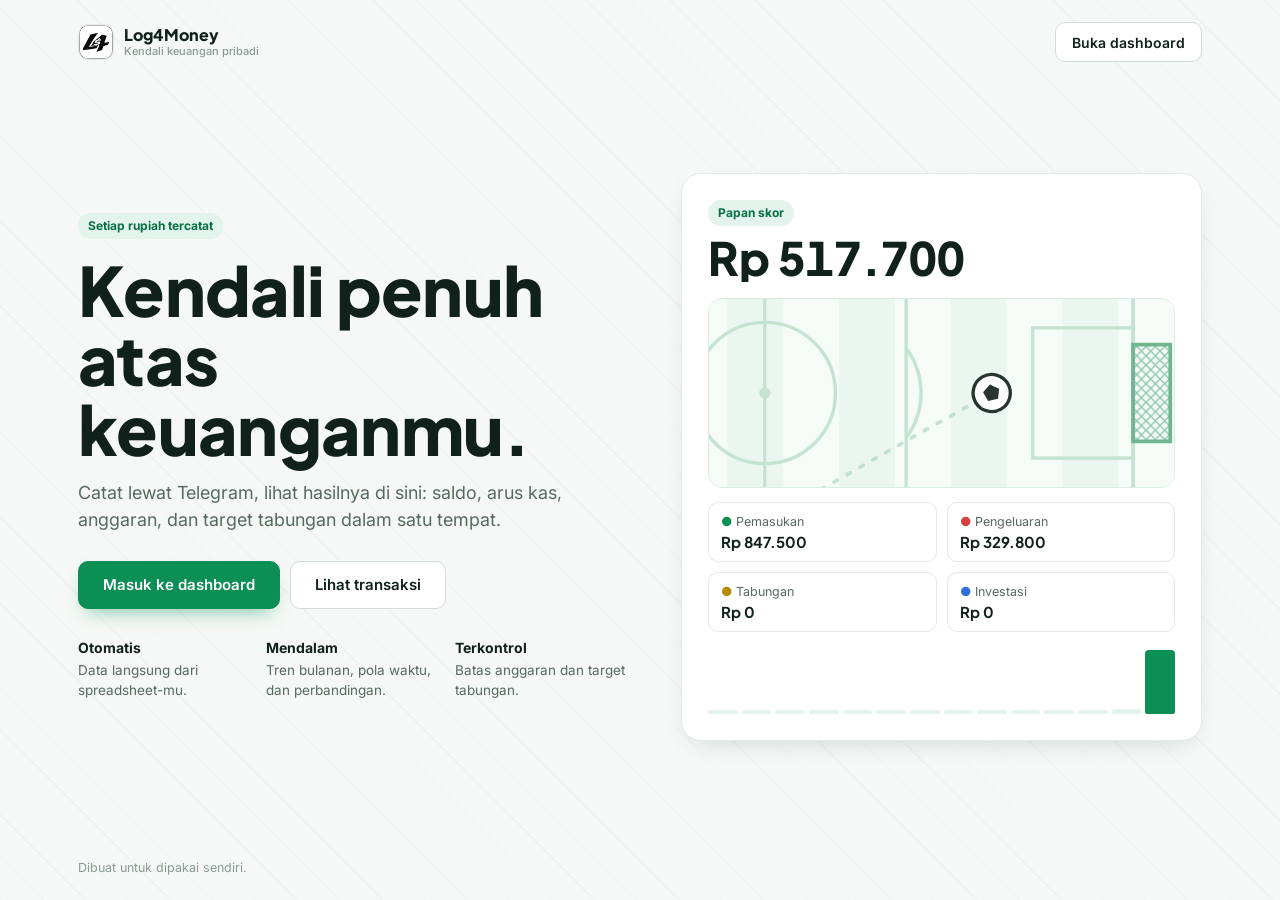
==== index.html @ fa7d24bc "Adding Version 1.0 Log4Money" ====
<!doctype html>
<html lang="id"><head><meta charset="utf-8"><meta name="viewport" content="width=device-width,initial-scale=1,viewport-fit=cover"><meta name="theme-color" content="#f5f8f6">
<title>Log4Money · Kendali keuangan pribadi</title><link rel="icon" href="assets/logo.png"><link rel="stylesheet" href="css/style.css"></head>
<body><div class="wl">
<header><a class="brand" href="index.html"><img src="assets/logo.png" alt="Log4Money"><div class="brand__text">Log4Money<span>Kendali keuangan pribadi</span></div></a><a class="btn" href="dashboard.html">Buka dashboard</a></header>
<main><div><span class="chip">Setiap rupiah tercatat</span><h1><span>Kendali</span> <span>penuh</span> <span>atas</span> <span>keuanganmu.</span></h1><p class="lead">Catat lewat Telegram, lihat hasilnya di sini: saldo, arus kas, anggaran, dan target tabungan dalam satu tempat.</p>
<div class="cta"><a class="btn primary" href="dashboard.html">Masuk ke dashboard</a><a class="btn" href="transactions.html">Lihat transaksi</a></div>
<div class="feats"><div><b>Otomatis</b>Data langsung dari spreadsheet-mu.</div><div><b>Mendalam</b>Tren bulanan, pola waktu, dan perbandingan.</div><div><b>Terkontrol</b>Batas anggaran dan target tabungan.</div></div></div>
<div class="pv">
<span class="chip">Papan skor</span><div class="big shine" id="pb">Rp 0</div><div class="rows" id="pr"></div><div class="spark" id="sp" aria-hidden="true"></div></div></main>
<footer>Dibuat untuk dipakai sendiri.</footer></div>
<script src="js/sample.js"></script><script src="js/core.js"></script>
<script>$('#pr').insertAdjacentHTML('beforebegin',pitchSVG());wirePitch();Data.load().then(d=>{const T=totals(d.rows),mk=(l,v,c)=>`<div><span style="color:${c}">●</span> ${l}<b>${rp(v)}</b></div>`;countTo($('#pb'),T.saldo);
$('#pr').innerHTML=mk('Pemasukan',T.i,JC.Pemasukan)+mk('Pengeluaran',T.o,JC.Pengeluaran)+mk('Tabungan',T.t,JC.Tabungan)+mk('Investasi',T.v,JC.Investasi);
const end=sod(new Date(Math.max(...d.rows.map(r=>r.d)))),v=[];for(let i=13;i>=0;i--){const k=dkey(new Date(end.getFullYear(),end.getMonth(),end.getDate()-i));v.push(sum(by(d.rows.filter(r=>dkey(r.d)===k),'Pengeluaran')))}
const m=Math.max(...v,1);$('#sp').innerHTML=v.map((x,k)=>`<i style="height:${Math.max(6,x/m*100)}%;--k:${k}"></i>`).join('')})</script></body></html>
---- css/style.css ----
@import url('https://fonts.googleapis.com/css2?family=Plus+Jakarta+Sans:wght@600;700;800&family=Inter:wght@400;500;600;700&display=swap');
:root{--bg:#f5f8f6;--surface:#fff;--soft:#f0f4f2;--border:#e4eae6;--border2:#d3dcd6;--ink:#10201a;--ink2:#566a60;--ink3:#8a9b92;--green:#0b8f55;--green-d:#087043;--green-s:#e2f4eb;--red:#d6403f;--red-s:#fdeceb;--gold:#b88a00;--gold-s:#fbf3d9;--blue:#2f6fdb;--blue-s:#e8effc;--indigo:#5b5bd6;--indigo-s:#ececfb;--gray-s:#eef1ef;--r1:10px;--r2:14px;--r3:20px;--sh2:0 10px 28px -14px rgba(16,32,26,.22);--sw:244px;--ease:cubic-bezier(.22,.8,.28,1);--fd:'Plus Jakarta Sans',Inter,sans-serif;--fb:Inter,system-ui,sans-serif}
*,*::before,*::after{box-sizing:border-box}
body{margin:0;background:var(--bg) repeating-linear-gradient(45deg,rgba(11,143,85,.04) 0 1px,transparent 1px 30px) fixed;color:var(--ink);font:400 15px/1.5 var(--fb);-webkit-font-smoothing:antialiased}
h1,h2,h3{font-family:var(--fd);margin:0;letter-spacing:-.01em}p{margin:0}a{color:inherit;text-decoration:none}button,select,input{font:inherit;color:inherit}
:focus-visible{outline:2px solid var(--green);outline-offset:2px;border-radius:6px}
.app-shell{display:flex;min-height:100vh}.content{flex:1;min-width:0}
.sidebar{width:var(--sw);flex:none;background:var(--surface);border-right:1px solid var(--border);padding:22px 16px;display:flex;flex-direction:column;position:sticky;top:0;height:100vh}
.brand{display:flex;align-items:center;gap:10px;padding:4px 8px 22px}.brand img{width:36px;height:36px;border-radius:10px;border:1px solid var(--border)}
.brand__text{font:800 16px/1.15 var(--fd)}.brand__text span{display:block;font:500 11px var(--fb);color:var(--ink3)}
.nav{display:grid;gap:2px}.nav__link{position:relative;display:flex;align-items:center;gap:11px;padding:10px 12px;border-radius:var(--r1);color:var(--ink2);font-weight:600;font-size:14px;transition:.18s var(--ease)}
.nav__link svg{width:19px;height:19px;fill:none;stroke:currentColor;stroke-width:1.9;stroke-linecap:round;stroke-linejoin:round}
.nav__link:hover{background:var(--soft);color:var(--ink)}.nav__link.on{background:var(--green-s);color:var(--green-d)}
.nav__link.on::before{content:"";position:absolute;left:-16px;top:50%;translate:0 -50%;width:3px;height:18px;border-radius:9px;background:var(--green)}
.sp{flex:1}.sync{display:flex;align-items:center;gap:8px;font-size:12.5px;color:var(--ink2);padding:10px 12px;border:1px solid var(--border);border-radius:var(--r1);background:var(--soft)}
.sync i{width:8px;height:8px;border-radius:50%;background:var(--gold)}.sync.live i{background:var(--green);box-shadow:0 0 0 3px var(--green-s)}
.topbar,.bottomnav{display:none}
.main{max-width:1240px;margin:auto;padding:30px 36px 60px}
.page-head{display:flex;justify-content:space-between;align-items:flex-end;gap:16px;flex-wrap:wrap;margin-bottom:22px}
.page-head h1{font-size:28px;font-weight:800}.page-head p{color:var(--ink2);margin-top:2px}
.tools{display:flex;gap:8px;flex-wrap:wrap}
.select,.input{height:40px;padding:0 12px;border:1px solid var(--border2);border-radius:var(--r1);background:#fff;font-weight:500;min-width:0}
.btn{display:inline-flex;align-items:center;justify-content:center;gap:8px;height:40px;padding:0 16px;border-radius:var(--r1);border:1px solid var(--border2);background:#fff;font-weight:600;font-size:14px;cursor:pointer;transition:.15s var(--ease)}
.btn:hover{border-color:var(--ink3)}.btn.primary{background:var(--green);border-color:var(--green);color:#fff;box-shadow:0 10px 20px -10px rgba(11,143,85,.6)}.btn.primary:hover{background:var(--green-d)}
.btn.busy{opacity:.6;pointer-events:none}
.hero{position:relative;overflow:hidden;background:#fff;border:1px solid var(--border);border-radius:var(--r3);padding:28px 30px;margin-bottom:16px;box-shadow:var(--sh2)}
.hero__corner{position:absolute;right:-6px;top:-6px;width:210px;opacity:.9;pointer-events:none}
.chip{display:inline-flex;align-items:center;gap:6px;font-size:12px;font-weight:700;color:var(--green-d);background:var(--green-s);padding:4px 10px;border-radius:99px}
.hero h1{font-size:clamp(34px,5.4vw,54px);font-weight:800;margin:10px 0 4px;font-variant-numeric:tabular-nums}.hero p{color:var(--ink2)}
.hero__row{display:flex;gap:10px;flex-wrap:wrap;margin-top:18px}.pill{display:flex;align-items:center;gap:8px;padding:8px 14px;border:1px solid var(--border);border-radius:99px;background:var(--bg);font-size:13px;color:var(--ink2)}.pill b{color:var(--ink);font-weight:700}.pill i{width:8px;height:8px;border-radius:50%}
.kpi-grid{display:grid;grid-template-columns:repeat(6,1fr);gap:12px;margin-bottom:16px}
.kpi{background:#fff;border:1px solid var(--border);border-radius:var(--r2);padding:14px 16px}
.kpi__top{display:flex;justify-content:space-between;align-items:center;color:var(--ink2);font-size:12.5px;font-weight:600}
.kpi__ic{width:30px;height:30px;border-radius:9px;display:grid;place-items:center}.kpi__ic svg{width:16px;height:16px;fill:none;stroke:currentColor;stroke-width:2;stroke-linecap:round;stroke-linejoin:round}
.kpi b{display:block;font:800 21px/1.25 var(--fd);margin-top:8px;font-variant-numeric:tabular-nums;white-space:nowrap}.kpi small{color:var(--ink3);font-size:12px}
.t-green{background:var(--green-s);color:var(--green-d)}.t-red{background:var(--red-s);color:var(--red)}.t-gold{background:var(--gold-s);color:var(--gold)}.t-blue{background:var(--blue-s);color:var(--blue)}.t-indigo{background:var(--indigo-s);color:var(--indigo)}.t-gray{background:var(--gray-s);color:var(--ink2)}
.delta{font-size:11.5px;font-weight:700;padding:2px 7px;border-radius:99px;margin-left:6px}.delta.good{background:var(--green-s);color:var(--green-d)}.delta.bad{background:var(--red-s);color:var(--red)}
.grid{display:grid;gap:16px;margin-bottom:16px}.g21{grid-template-columns:minmax(0,2fr) minmax(0,1fr)}.g11{grid-template-columns:repeat(2,minmax(0,1fr))}
.panel{background:#fff;border:1px solid var(--border);border-radius:var(--r2);padding:18px 20px;min-width:0}
.panel__head{display:flex;justify-content:space-between;align-items:center;gap:10px;margin-bottom:14px}.panel__head h3{font-size:16px;font-weight:700}
.tag{font-size:11px;font-weight:700;color:var(--ink2);background:var(--gray-s);padding:3px 9px;border-radius:99px}.link{font-size:13px;font-weight:600;color:var(--green-d)}.link:hover{text-decoration:underline}
.cv{position:relative;height:280px}.cv.sm{height:230px}
.legend{display:grid;gap:8px;margin-top:12px;font-size:13px}.legend div{display:flex;align-items:center;gap:8px}.legend i{width:9px;height:9px;border-radius:3px}.legend b{margin-left:auto;font-variant-numeric:tabular-nums}.legend span{color:var(--ink3);width:38px;text-align:right}
.list{display:grid}.li{display:grid;grid-template-columns:36px 1fr auto;gap:12px;align-items:center;padding:11px 0;border-bottom:1px solid var(--border)}.li:last-child{border:0}
.li .ic{width:36px;height:36px;border-radius:10px;display:grid;place-items:center;font-weight:800;font-size:13px}.li b{display:block;font-weight:600;font-size:14px}.li small{color:var(--ink3);font-size:12px}.li .r{text-align:right;font-weight:700;font-variant-numeric:tabular-nums}
.pos{color:var(--green-d)}.neg{color:var(--red)}.sav{color:var(--gold)}.inv{color:var(--blue)}
.bar{height:8px;background:var(--gray-s);border-radius:9px;overflow:hidden}.bar i{display:block;height:100%;border-radius:9px;background:var(--green);transition:width .8s var(--ease)}.bar.warn i{background:var(--gold)}.bar.over i{background:var(--red)}
.bi{display:grid;gap:6px;padding:10px 0}.bi div{display:flex;justify-content:space-between;font-size:13.5px;font-weight:600}.bi small{color:var(--ink3);font-weight:500}
.ins{display:grid;gap:12px}.ins div{display:flex;gap:12px;align-items:flex-start;font-size:14px;color:var(--ink2)}.ins svg{flex:none;width:18px;height:18px;margin-top:2px;fill:none;stroke:var(--green);stroke-width:2;stroke-linecap:round;stroke-linejoin:round}.ins b{color:var(--ink)}
.empty{text-align:center;color:var(--ink3);padding:26px 10px;font-size:14px}
.toolbar{display:flex;gap:8px;flex-wrap:wrap;margin-bottom:14px}.toolbar .input{flex:1;min-width:180px}
.tbl{background:#fff;border:1px solid var(--border);border-radius:var(--r2);overflow:hidden}
.tr{display:grid;grid-template-columns:130px minmax(0,1.6fr) 130px 120px 140px;gap:12px;align-items:center;padding:12px 18px;border-bottom:1px solid var(--border);font-size:14px;cursor:pointer;transition:background .15s}.tr:hover:not(.th){background:var(--bg)}
.th{background:var(--soft);font-size:12px;font-weight:700;color:var(--ink2);cursor:default}.tr>*{min-width:0;overflow:hidden;text-overflow:ellipsis;white-space:nowrap}.tr .n{text-align:right;font-weight:700;font-variant-numeric:tabular-nums}
.badge{display:inline-flex;align-items:center;gap:6px;font-size:12px;font-weight:600;padding:3px 10px;border-radius:99px;background:var(--gray-s)}.badge i{width:7px;height:7px;border-radius:50%}
.foot{display:flex;justify-content:space-between;gap:12px;flex-wrap:wrap;padding:12px 18px;font-size:13px;color:var(--ink2);background:var(--soft)}
.ov{position:fixed;inset:0;z-index:60;background:rgba(16,32,26,.45);display:grid;place-items:center;padding:16px;animation:fade .2s}
.modal{background:#fff;border-radius:var(--r3);width:min(460px,100%);padding:24px;box-shadow:0 30px 60px -20px rgba(0,0,0,.4)}.modal h3{font-size:20px;margin-bottom:4px}
.dl{display:grid;gap:0;margin:14px 0}.dl div{display:flex;justify-content:space-between;gap:16px;padding:10px 0;border-bottom:1px solid var(--border);font-size:14px}.dl span{color:var(--ink2)}.dl b{text-align:right}
@keyframes fade{from{opacity:0}}
.field{display:grid;gap:4px;font-size:13px;font-weight:600;color:var(--ink2)}.brow{display:grid;grid-template-columns:1fr 150px;gap:14px;align-items:center;padding:12px 0;border-bottom:1px solid var(--border)}.brow:last-child{border:0}
/* welcome */
.wl{min-height:100dvh;display:grid;grid-template-rows:auto 1fr auto;max-width:1180px;margin:auto;padding:22px 28px}
.wl header{display:flex;justify-content:space-between;align-items:center}.wl .brand{padding:0}
.wl main{display:grid;grid-template-columns:1.05fr 1fr;gap:56px;align-items:center;padding:36px 0}
.wl h1{font-size:clamp(40px,6vw,68px);font-weight:800;line-height:1.02;margin:16px 0}.wl .lead{font-size:18px;color:var(--ink2);max-width:46ch}
.wl .cta{display:flex;gap:10px;margin:28px 0;flex-wrap:wrap}.wl .cta .btn{height:48px;padding:0 24px;font-size:15px}
.feats{display:grid;grid-template-columns:repeat(3,1fr);gap:18px}.feats div{font-size:13.5px;color:var(--ink2)}.feats b{display:block;color:var(--ink);font-size:14px;margin-bottom:2px}
.pv{position:relative;overflow:hidden;background:#fff;border:1px solid var(--border);border-radius:var(--r3);padding:26px;box-shadow:var(--sh2)}
.pv .big{font:800 clamp(34px,5vw,46px)/1.1 var(--fd);margin:6px 0 16px;font-variant-numeric:tabular-nums}
.pv .rows{display:grid;grid-template-columns:1fr 1fr;gap:10px}.pv .rows div{padding:10px 12px;border:1px solid var(--border);border-radius:var(--r1);font-size:12.5px;color:var(--ink2)}.pv .rows b{display:block;font:700 15px var(--fd);color:var(--ink)}
.spark{display:flex;align-items:flex-end;gap:4px;height:64px;margin-top:18px}.spark i{flex:1;background:var(--green-s);border-radius:4px 4px 2px 2px;min-height:4px}.spark i:last-child{background:var(--green)}
.wl footer{color:var(--ink3);font-size:12.5px;padding-top:8px}
@media(max-width:1279px){.kpi-grid{grid-template-columns:repeat(3,1fr)}}
@media(max-width:1023px){
 .sidebar{display:none}.app-shell{flex-direction:column}body{padding-bottom:78px}
 .topbar{display:flex;align-items:center;position:sticky;top:0;z-index:30;height:60px;padding:0 18px;background:rgba(255,255,255,.94);backdrop-filter:blur(8px);border-bottom:1px solid var(--border)}.topbar .brand{padding:0}
 .bottomnav{display:grid;grid-template-columns:repeat(4,1fr);position:fixed;left:0;right:0;bottom:0;z-index:30;background:#fff;border-top:1px solid var(--border);padding:6px 6px max(6px,env(safe-area-inset-bottom))}
 .bottomnav a{display:grid;justify-items:center;gap:2px;padding:6px 0;font-size:11px;font-weight:600;color:var(--ink3);border-radius:var(--r1)}.bottomnav a.on{color:var(--green-d);background:var(--green-s)}.bottomnav svg{width:21px;height:21px;fill:none;stroke:currentColor;stroke-width:1.9;stroke-linecap:round;stroke-linejoin:round}
 .main{padding:22px 18px 30px}.g21,.g11{grid-template-columns:minmax(0,1fr)}
 .wl main{grid-template-columns:1fr;gap:30px}
}
@media(max-width:640px){
 .kpi-grid{grid-template-columns:repeat(2,1fr)}.kpi b{font-size:18px}.hero{padding:22px 20px}.hero__corner{width:130px}.page-head h1{font-size:23px}
 .tr{grid-template-columns:minmax(0,1fr) auto;gap:2px 10px;padding:12px 14px}.th{display:none}.tr>:nth-child(1){grid-row:2;color:var(--ink3);font-size:12px}.tr>:nth-child(2){font-weight:600}.tr>:nth-child(3){display:none}.tr>:nth-child(4){grid-row:2;grid-column:2;justify-self:end}.tr .n{grid-row:1;grid-column:2}
 .feats{grid-template-columns:1fr}.brow{grid-template-columns:1fr}.cv{height:240px}.tools{width:100%}.tools .select{flex:1}
}
@media(prefers-reduced-motion:reduce){*{animation:none!important;transition:none!important}}
[hidden]{display:none!important}
/* ===== tema sepak bola + animasi ===== */
@view-transition{navigation:auto}
.sidebar{view-transition-name:side}.bottomnav{view-transition-name:bnav}.topbar{view-transition-name:topb}
::view-transition-old(root),::view-transition-new(root){animation-duration:.28s}
@keyframes rise{from{opacity:0;transform:translateY(14px)}}
.main>*{animation:rise .6s var(--ease) both}.main>*:nth-child(2){animation-delay:.07s}.main>*:nth-child(3){animation-delay:.14s}.main>*:nth-child(4){animation-delay:.21s}.main>*:nth-child(5){animation-delay:.28s}.main>*:nth-child(6){animation-delay:.35s}
.kpi{animation:rise .55s var(--ease) both;transition:transform .2s var(--ease),box-shadow .2s var(--ease)}.kpi:hover,.panel:hover{transform:translateY(-2px);box-shadow:var(--sh2)}.panel{transition:transform .2s var(--ease),box-shadow .2s var(--ease)}
.kpi:nth-child(2){animation-delay:.06s}.kpi:nth-child(3){animation-delay:.12s}.kpi:nth-child(4){animation-delay:.18s}.kpi:nth-child(5){animation-delay:.24s}.kpi:nth-child(6){animation-delay:.3s}
.bar i{transform-origin:left;animation:fill 1.1s var(--ease) .15s both}@keyframes fill{from{transform:scaleX(0)}}
.li,.tr:not(.th){transition:background .15s,transform .15s}.li:hover{transform:translateX(3px)}
.btn:active{transform:scale(.97)}.nav__link:hover svg{transform:scale(1.12) rotate(-4deg)}.nav__link svg{transition:transform .2s var(--ease)}
.bs{width:16px;height:16px;flex:none;animation:spin .9s linear infinite}@keyframes spin{to{transform:rotate(360deg)}}
/* lapangan di hero */
.hero{background:linear-gradient(180deg,#fff,#fbfdfc)}
.hero>*:not(.pitch){position:relative;z-index:1}
.pitch{position:absolute;right:0;top:0;height:100%;width:min(62%,600px);-webkit-mask-image:linear-gradient(90deg,transparent,#000 35%);mask-image:linear-gradient(90deg,transparent,#000 35%)}
.pv .pitch{width:100%;-webkit-mask-image:none;mask-image:none;opacity:.9}
.pitch .ball{transform:translate(322px,110px);cursor:pointer}.pitch .spin,.pitch .gnet,.pitch .gol{transform-box:fill-box}.pitch .spin{transform-origin:center}.pitch .gnet{transform-origin:left center}
.pitch.play .ball{animation:dribble 2.2s cubic-bezier(.3,.7,.3,1) both}.pitch.play .spin{animation:roll 2.2s ease-out both}
@keyframes dribble{0%{transform:translate(8px,198px)}30%{transform:translate(112px,152px)}62%{transform:translate(218px,128px)}86%{transform:translate(302px,113px)}100%{transform:translate(322px,110px)}}
@keyframes roll{to{transform:rotate(780deg)}}
.pitch.shoot .ball{animation:shot .9s cubic-bezier(.45,0,.75,.5) both}.pitch.shoot .spin{animation:roll .45s linear 2}
@keyframes shot{from{transform:translate(322px,110px)}to{transform:translate(410px,106px)}}
.pitch.shoot .gnet{animation:net .8s .8s}@keyframes net{35%{transform:scaleX(1.6)}70%{transform:scaleX(.9)}}
.gol{font:800 20px var(--fd);fill:var(--green);opacity:0;transform-origin:center}.pitch.shoot .gol{animation:gol 1.7s .85s}
@keyframes gol{0%{opacity:0;transform:translateY(10px) scale(.4)}25%,70%{opacity:1;transform:none}100%{opacity:0;transform:translateY(-10px)}}
.form{display:flex;align-items:center;gap:6px;margin-top:14px;font-size:12.5px;font-weight:600;color:var(--ink2)}.form span{margin-right:4px}
.form i{font-style:normal;width:24px;height:24px;border-radius:7px;display:grid;place-items:center;font-size:11.5px;font-weight:800;color:#fff;animation:pop .45s var(--ease) both}
.form i:nth-child(2){animation-delay:.9s}.form i:nth-child(3){animation-delay:1s}.form i:nth-child(4){animation-delay:1.1s}.form i:nth-child(5){animation-delay:1.2s}.form i:nth-child(6){animation-delay:1.3s}.form i:nth-child(7){animation-delay:1.4s}.form i:nth-child(8){animation-delay:1.5s}
@keyframes pop{from{opacity:0;transform:scale(.4)}}
.fW{background:var(--green)}.fL{background:var(--red)}.fD{background:#aab8b0}
/* susunan pemain & gawang */
.pl{display:flex;align-items:center;gap:8px}.shirt{width:24px;height:24px;flex:none}
.card{display:inline-block;width:11px;height:15px;border-radius:2px;transform:rotate(8deg);box-shadow:0 1px 2px rgba(0,0,0,.25);animation:pop .4s var(--ease) both}.card.y{background:#f2c200}.card.r{background:#e0302f}
.gtrack{position:relative;height:40px;margin:14px 0 8px;padding-right:26px}.gtrack::before{content:"";position:absolute;left:0;right:26px;top:50%;height:8px;margin-top:-4px;background:var(--gray-s);border-radius:9px}
.gfill{position:absolute;left:0;top:50%;height:8px;margin-top:-4px;max-width:calc(100% - 26px);background:var(--green);border-radius:9px;transform-origin:left;animation:fill 1.4s var(--ease) .2s both}
.gb{position:absolute;top:50%;width:24px;height:24px;margin:-12px 0 0 -12px;animation:gl 1.4s var(--ease) .2s both,spin 1.4s linear .2s 1}.gtrack .gb{max-left:100%}
@keyframes gl{from{left:0}}
.gpost{position:absolute;right:0;top:0;width:24px;height:40px}
/* welcome */
.wl h1 span{display:inline-block;animation:rise .8s var(--ease) both}.wl h1 span:nth-child(2){animation-delay:.1s}.wl h1 span:nth-child(3){animation-delay:.2s}.wl h1 span:nth-child(4){animation-delay:.3s}
.wl main>div:first-child>.chip,.wl .lead,.wl .cta,.wl .feats{animation:rise .7s var(--ease) both}.wl .lead{animation-delay:.4s}.wl .cta{animation-delay:.5s}.wl .feats{animation-delay:.6s}.wl .pv{animation:rise .9s var(--ease) .2s both}
.spark i{transform-origin:bottom;animation:grow .8s var(--ease) both}@keyframes grow{from{transform:scaleY(0)}}
.spark i:nth-child(n){animation-delay:calc(.9s + var(--k,0)*40ms)}
.pv .big,.pv .rows,.pv .spark,.pv .chip{position:relative;z-index:1}
@media(max-width:640px){.pitch{width:100%;opacity:.55}.form{flex-wrap:wrap}}
/* ===== perbaikan: lapangan jadi blok sendiri, animasi lebih hidup ===== */
.hero{display:grid;grid-template-columns:minmax(0,1fr) minmax(250px,38%);gap:26px;align-items:stretch}
.hero__main{min-width:0}
.pitch{position:relative;right:auto;top:auto;width:100%;height:100%;min-height:200px;display:block;border-radius:14px;border:1px solid #d7ece0;background:#eef7f1;-webkit-mask-image:none;mask-image:none;opacity:1;overflow:hidden}
.pv .pitch{height:190px;min-height:0;margin:0 0 14px}
.pitch .ball{transform:translate(322px,110px);cursor:pointer}
.pitch.play .ball{animation:dribble 2s cubic-bezier(.3,.7,.3,1) both}.pitch.play .spin{animation:roll 2s ease-out both}
@keyframes dribble{0%{transform:translate(182px,190px)}30%{transform:translate(232px,158px)}62%{transform:translate(278px,130px)}86%{transform:translate(312px,114px)}100%{transform:translate(322px,110px)}}
.pitch .trail{opacity:.45}.pitch.play .trail{animation:trail 2s ease-out both}@keyframes trail{0%{opacity:0}35%{opacity:.9}100%{opacity:.45}}
.pitch.shoot .trail{opacity:0}
.cf{transform-box:fill-box;transform-origin:center;animation:burst 1.1s cubic-bezier(.2,.7,.3,1) forwards}
@keyframes burst{from{transform:translate(0,0) rotate(0);opacity:1}to{transform:translate(var(--dx),var(--dy)) rotate(var(--r));opacity:0}}
.shine{background:linear-gradient(100deg,#10201a 0 42%,#0b8f55 50%,#10201a 58% 100%) 100% 0/300% 100%;-webkit-background-clip:text;background-clip:text;-webkit-text-fill-color:transparent;animation:shine 1.8s var(--ease) 1s both}
@keyframes shine{to{background-position:0 0}}
.skel{min-height:96px;border-radius:14px;background:linear-gradient(90deg,#eaf0ed 25%,#f7faf8 50%,#eaf0ed 75%) 0 0/200% 100%;animation:sk 1.2s linear infinite}@keyframes sk{to{background-position:-200% 0}}
.kpi__ic{transition:transform .25s var(--ease)}.kpi:hover .kpi__ic{transform:rotate(-10deg) scale(1.12)}
.chip{position:relative;overflow:hidden}.chip::after{content:"";position:absolute;inset:0;background:linear-gradient(100deg,transparent 30%,rgba(255,255,255,.8) 50%,transparent 70%);transform:translateX(-120%);animation:glint 2.6s 1.2s ease-in-out 1 both}@keyframes glint{to{transform:translateX(120%)}}
.nav__link.on svg{animation:pop .5s var(--ease) both}
@media(max-width:900px){.hero{grid-template-columns:minmax(0,1fr)}.pitch{height:160px;min-height:0}}
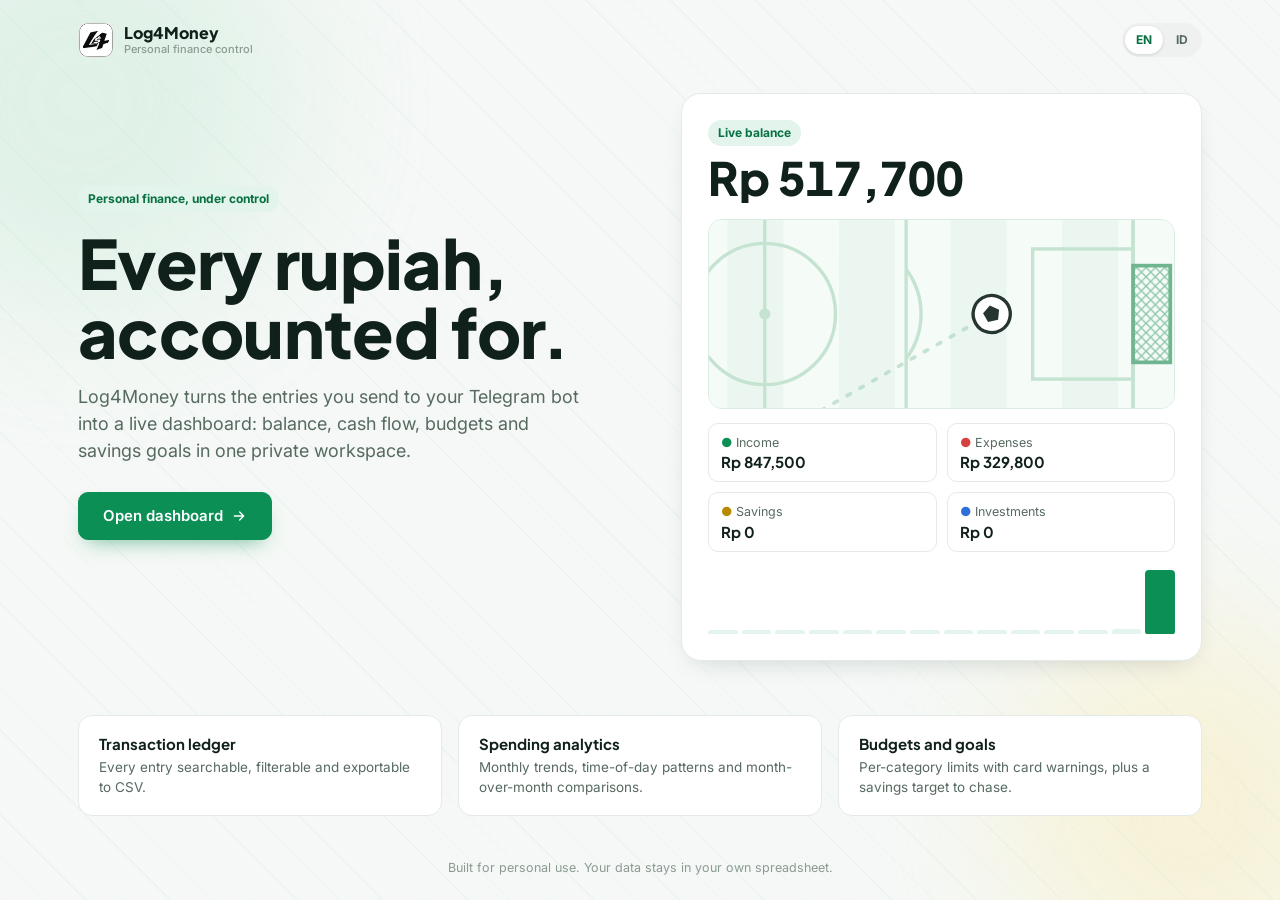
==== commit 3f5ebba9: "Update Version 1.0 Log4Money Fixing some bug in ui in phone" ====
--- a/index.html
+++ b/index.html
@@ -1,16 +1,31 @@
 <!doctype html>
-<html lang="id"><head><meta charset="utf-8"><meta name="viewport" content="width=device-width,initial-scale=1,viewport-fit=cover"><meta name="theme-color" content="#f5f8f6">
-<title>Log4Money · Kendali keuangan pribadi</title><link rel="icon" href="assets/logo.png"><link rel="stylesheet" href="css/style.css"></head>
+<html lang="en"><head><meta charset="utf-8"><meta name="viewport" content="width=device-width,initial-scale=1,viewport-fit=cover"><meta name="theme-color" content="#f5f8f6">
+<title>Log4Money · Personal finance control</title><meta name="description" content="Log4Money: a private personal finance dashboard fed by a Telegram bot and Google Sheets."><link rel="icon" href="assets/logo.png"><link rel="stylesheet" href="css/style.css"></head>
 <body><div class="wl">
-<header><a class="brand" href="index.html"><img src="assets/logo.png" alt="Log4Money"><div class="brand__text">Log4Money<span>Kendali keuangan pribadi</span></div></a><a class="btn" href="dashboard.html">Buka dashboard</a></header>
-<main><div><span class="chip">Setiap rupiah tercatat</span><h1><span>Kendali</span> <span>penuh</span> <span>atas</span> <span>keuanganmu.</span></h1><p class="lead">Catat lewat Telegram, lihat hasilnya di sini: saldo, arus kas, anggaran, dan target tabungan dalam satu tempat.</p>
-<div class="cta"><a class="btn primary" href="dashboard.html">Masuk ke dashboard</a><a class="btn" href="transactions.html">Lihat transaksi</a></div>
-<div class="feats"><div><b>Otomatis</b>Data langsung dari spreadsheet-mu.</div><div><b>Mendalam</b>Tren bulanan, pola waktu, dan perbandingan.</div><div><b>Terkontrol</b>Batas anggaran dan target tabungan.</div></div></div>
-<div class="pv">
-<span class="chip">Papan skor</span><div class="big shine" id="pb">Rp 0</div><div class="rows" id="pr"></div><div class="spark" id="sp" aria-hidden="true"></div></div></main>
-<footer>Dibuat untuk dipakai sendiri.</footer></div>
-<script src="js/sample.js"></script><script src="js/core.js"></script>
-<script>$('#pr').insertAdjacentHTML('beforebegin',pitchSVG());wirePitch();Data.load().then(d=>{const T=totals(d.rows),mk=(l,v,c)=>`<div><span style="color:${c}">●</span> ${l}<b>${rp(v)}</b></div>`;countTo($('#pb'),T.saldo);
-$('#pr').innerHTML=mk('Pemasukan',T.i,JC.Pemasukan)+mk('Pengeluaran',T.o,JC.Pengeluaran)+mk('Tabungan',T.t,JC.Tabungan)+mk('Investasi',T.v,JC.Investasi);
-const end=sod(new Date(Math.max(...d.rows.map(r=>r.d)))),v=[];for(let i=13;i>=0;i--){const k=dkey(new Date(end.getFullYear(),end.getMonth(),end.getDate()-i));v.push(sum(by(d.rows.filter(r=>dkey(r.d)===k),'Pengeluaran')))}
-const m=Math.max(...v,1);$('#sp').innerHTML=v.map((x,k)=>`<i style="height:${Math.max(6,x/m*100)}%;--k:${k}"></i>`).join('')})</script></body></html>
+<header><a class="brand" href="index.html" aria-label="Log4Money"><img src="assets/logo.png" alt=""><div class="brand__text">Log4Money<span data-t="Personal finance control">Personal finance control</span></div></a><div id="ls"></div></header>
+<main>
+<div class="copy"><span class="chip" data-t="Personal finance, under control">Personal finance, under control</span><h1 id="h1"></h1>
+<p class="lead" data-t="Log4Money turns the entries you send to your Telegram bot into a live dashboard: balance, cash flow, budgets and savings goals in one private workspace.">Log4Money turns the entries you send to your Telegram bot into a live dashboard: balance, cash flow, budgets and savings goals in one private workspace.</p>
+<div class="cta"><a class="btn primary" href="dashboard.html"><span data-t="Open dashboard">Open dashboard</span><svg viewBox="0 0 24 24" class="arr"><path d="M5 12h14M13 6l6 6-6 6"/></svg></a></div></div>
+<div class="pv"><span class="chip" data-t="Live balance">Live balance</span><div class="big shine" id="pb">Rp 0</div><div class="rows" id="pr"></div><div class="spark" id="sp" aria-hidden="true"></div></div>
+<div class="feats">
+<a class="feat" href="transactions.html"><b data-t="Transaction ledger">Transaction ledger</b><span data-t="Every entry searchable, filterable and exportable to CSV.">Every entry searchable, filterable and exportable to CSV.</span></a>
+<a class="feat" href="analytics.html"><b data-t="Spending analytics">Spending analytics</b><span data-t="Monthly trends, time-of-day patterns and month-over-month comparisons.">Monthly trends, time-of-day patterns and month-over-month comparisons.</span></a>
+<a class="feat" href="budget.html"><b data-t="Budgets and goals">Budgets and goals</b><span data-t="Per-category limits with card warnings, plus a savings target to chase.">Per-category limits with card warnings, plus a savings target to chase.</span></a>
+</div></main>
+<footer data-t="Built for personal use. Your data stays in your own spreadsheet.">Built for personal use. Your data stays in your own spreadsheet.</footer></div>
+<script src="js/i18n.js"></script><script src="js/sample.js"></script><script src="js/core.js"></script>
+<script>
+applyI18n(); $('#ls').innerHTML = langSwitch();
+$('#h1').innerHTML = t('Every rupiah, accounted for.').split(' ').map(w => `<span>${w}</span>`).join(' ');
+$('.pv').insertAdjacentHTML('afterbegin', pitchSVG()); $('.pv .pitch').before($('.pv .chip'), $('#pb')); wirePitch();
+Data.load().then(d => {
+  if (d.locked) { $('#pb').textContent = 'Rp ••••••'; $('#pr').innerHTML = '<div style="grid-column:1/-1">' + t('Locked. You will be asked for your code when you open the dashboard.') + '</div>'; return; }
+  const T = totals(d.rows), mk = (j, v) => `<div><span style="color:${JC[j]}">●</span> ${jl(j)}<b>${rp(v)}</b></div>`;
+  $('#pb').dataset.n = T.saldo; $('#pb').dataset.f = 'rp'; tick($('.pv'));
+  $('#pr').innerHTML = mk('Pemasukan', T.i) + mk('Pengeluaran', T.o) + mk('Tabungan', T.t) + mk('Investasi', T.v);
+  const end = sod(new Date(Math.max(...d.rows.map(r => r.d)))), v = [];
+  for (let i = 13; i >= 0; i--) { const k = dkey(new Date(end.getFullYear(), end.getMonth(), end.getDate() - i)); v.push(sum(by(d.rows.filter(r => dkey(r.d) === k), 'Pengeluaran'))); }
+  const m = Math.max(...v, 1); $('#sp').innerHTML = v.map((x, k) => `<i style="height:${Math.max(6, x / m * 100)}%;--k:${k}"></i>`).join('');
+});
+</script></body></html>
--- a/css/style.css
+++ b/css/style.css
@@ -152,3 +152,52 @@
 .chip{position:relative;overflow:hidden}.chip::after{content:"";position:absolute;inset:0;background:linear-gradient(100deg,transparent 30%,rgba(255,255,255,.8) 50%,transparent 70%);transform:translateX(-120%);animation:glint 2.6s 1.2s ease-in-out 1 both}@keyframes glint{to{transform:translateX(120%)}}
 .nav__link.on svg{animation:pop .5s var(--ease) both}
 @media(max-width:900px){.hero{grid-template-columns:minmax(0,1fr)}.pitch{height:160px;min-height:0}}
+/* layar kunci */
+.lock{position:fixed;inset:0;z-index:100;display:grid;place-items:center;padding:20px;background:rgba(245,248,246,.82);backdrop-filter:blur(14px);animation:fade .3s}
+.lockc{width:min(360px,100%);background:#fff;border:1px solid var(--border);border-radius:var(--r3);padding:28px 24px;display:grid;gap:12px;justify-items:center;text-align:center;box-shadow:var(--sh2);animation:rise .5s var(--ease) both}
+.lockc img{width:52px;height:52px;border-radius:14px;border:1px solid var(--border)}.lockc p{color:var(--ink2);margin-top:-6px}.lockc .input{width:100%;text-align:center;letter-spacing:.2em;font-size:16px}
+.lerr{min-height:20px;color:var(--red);font-size:13px;font-weight:600}.keep{display:flex;gap:8px;align-items:center;font-size:13px;color:var(--ink2)}
+/* ===== v3: bahasa, ticker, sparkline, welcome baru, perbaikan HP ===== */
+.lang{display:inline-flex;background:var(--gray-s);border-radius:99px;padding:3px;gap:2px}.lang button{border:0;background:none;font-weight:700;font-size:12px;color:var(--ink2);padding:5px 11px;border-radius:99px;cursor:pointer;transition:.2s}.lang button.on{background:#fff;color:var(--green-d);box-shadow:0 1px 3px rgba(16,32,26,.15)}
+.sidebar .lang{align-self:flex-start;margin:0 0 10px 2px}
+.sidebar #lockbtn{justify-content:flex-start;margin-bottom:10px}
+.btn svg{width:16px;height:16px;fill:none;stroke:currentColor;stroke-width:2;stroke-linecap:round;stroke-linejoin:round;flex:none}.btn.busy svg{animation:spin .8s linear infinite}
+.pill{display:flex;align-items:center;gap:8px}.pill span{display:inline-flex;align-items:center;gap:7px}
+.ticker{display:flex;align-items:center;gap:12px;background:#fff;border:1px solid var(--border);border-radius:99px;padding:6px 14px 6px 6px;margin-bottom:14px;overflow:hidden}
+.ticker[hidden]{display:none}
+.tk-l{flex:none;font-size:11px;font-weight:800;letter-spacing:.06em;color:#fff;background:var(--green);padding:4px 11px;border-radius:99px}
+.tk-w{overflow:hidden;flex:1;-webkit-mask-image:linear-gradient(90deg,transparent,#000 4%,#000 96%,transparent);mask-image:linear-gradient(90deg,transparent,#000 4%,#000 96%,transparent)}
+.tk-t{display:flex;width:max-content;animation:tkr 40s linear infinite}.tk-w:hover .tk-t{animation-play-state:paused}
+.tk{display:inline-flex;align-items:center;gap:7px;padding-right:30px;font-size:13px;color:var(--ink2);white-space:nowrap}.tk i{width:7px;height:7px;border-radius:50%}.tk b{font-weight:700}
+@keyframes tkr{to{transform:translateX(-50%)}}
+.kpi{position:relative}.sl{position:absolute;right:14px;bottom:14px;width:64px;height:26px}.sl polyline{stroke-dasharray:1;stroke-dashoffset:1;animation:draw 1.3s var(--ease) .5s forwards}@keyframes draw{to{stroke-dashoffset:0}}
+.kpi,.panel,.pv,.feat{position:relative}
+.kpi::after,.panel::after,.pv::after,.feat::after{content:"";position:absolute;inset:0;border-radius:inherit;pointer-events:none;opacity:0;transition:opacity .3s;background:radial-gradient(280px circle at var(--mx,50%) var(--my,50%),rgba(11,143,85,.10),transparent 65%)}
+.kpi:hover::after,.panel:hover::after,.pv:hover::after,.feat:hover::after{opacity:1}
+/* welcome */
+.wl main{display:grid;grid-template-columns:1.05fr 1fr;grid-template-areas:"copy pv" "feats feats";gap:44px 56px;align-items:center;padding:30px 0}
+.copy{grid-area:copy}.pv{grid-area:pv}
+.wl .feats{grid-area:feats;display:grid;grid-template-columns:repeat(3,1fr);gap:16px}
+.feat{display:grid;gap:4px;align-content:start;padding:18px 20px;background:#fff;border:1px solid var(--border);border-radius:var(--r2);transition:transform .25s var(--ease),box-shadow .25s,border-color .25s}
+.feat:hover{transform:translateY(-4px);box-shadow:var(--sh2);border-color:#bfe0cd}.feat b{font:700 15px var(--fd);color:var(--ink);margin:0}.feat span{font-size:13.5px;color:var(--ink2)}
+.feat b::after{content:"→";display:inline-block;margin-left:6px;opacity:0;transform:translateX(-6px);transition:.25s var(--ease);color:var(--green)}.feat:hover b::after{opacity:1;transform:none}
+.wl .cta .btn.primary{animation:pulse 2.8s 1.8s infinite}
+@keyframes pulse{0%{box-shadow:0 10px 20px -10px rgba(11,143,85,.6),0 0 0 0 rgba(11,143,85,.35)}70%,100%{box-shadow:0 10px 20px -10px rgba(11,143,85,.6),0 0 0 14px rgba(11,143,85,0)}}
+.arr{width:18px;height:18px;fill:none;stroke:currentColor;stroke-width:2.2;stroke-linecap:round;stroke-linejoin:round;transition:transform .25s var(--ease)}.btn:hover .arr{transform:translateX(4px)}
+.wl::before,.wl::after{content:"";position:fixed;z-index:-1;border-radius:50%;filter:blur(70px);opacity:.38;pointer-events:none;animation:drift 18s ease-in-out infinite alternate}
+.wl::before{width:420px;height:420px;background:#bfe8d1;left:-130px;top:-110px}.wl::after{width:360px;height:360px;background:#fbe9a8;right:-90px;bottom:-90px;animation-delay:-7s}
+@keyframes drift{to{transform:translate(60px,40px) scale(1.12)}}
+.wl footer{text-align:center}
+@media(max-width:900px){.wl main{grid-template-columns:minmax(0,1fr);grid-template-areas:"copy" "pv" "feats";gap:28px}.wl .feats{grid-template-columns:minmax(0,1fr)}}
+@media(max-width:640px){
+ .wl{padding:16px 18px}.wl h1{font-size:40px;margin:12px 0}.wl .lead{font-size:16px}.wl .cta .btn{width:100%}.wl .cta{margin:22px 0 4px}.wl header .brand__text span{font-size:10.5px}
+ .hero{padding:18px;gap:14px}.hero h1{font-size:38px;margin:8px 0 2px}.hero p{font-size:13.5px}
+ .hero__row{display:grid;grid-template-columns:1fr 1fr;gap:8px;margin-top:14px}.pill{flex-direction:column;align-items:flex-start;gap:2px;border-radius:12px;padding:8px 12px}
+ .form{margin-top:12px}.pitch{height:120px;opacity:1}.pv .pitch{height:150px}.pv{padding:20px}
+ .page-head{gap:12px}.page-head p{font-size:13.5px}.tools{width:100%;flex-wrap:nowrap}.tools .select{flex:1}.tools .btn{width:42px;padding:0}.tools .btn .lbl{display:none}
+ .sl{display:none}.kpi{padding:12px}.kpi b{font-size:17px}.ticker{margin-bottom:12px}
+ .panel{padding:14px}.cv{height:220px}.cv.sm{height:200px}.modal{padding:20px}
+ .toolbar .select{flex:1 1 45%}.toolbar .btn{flex:1 1 100%}
+ .topbar .lang button{padding:5px 10px}
+}
+@media(max-width:640px){.form{gap:5px}.form span{flex-basis:100%;margin:0 0 2px}}
